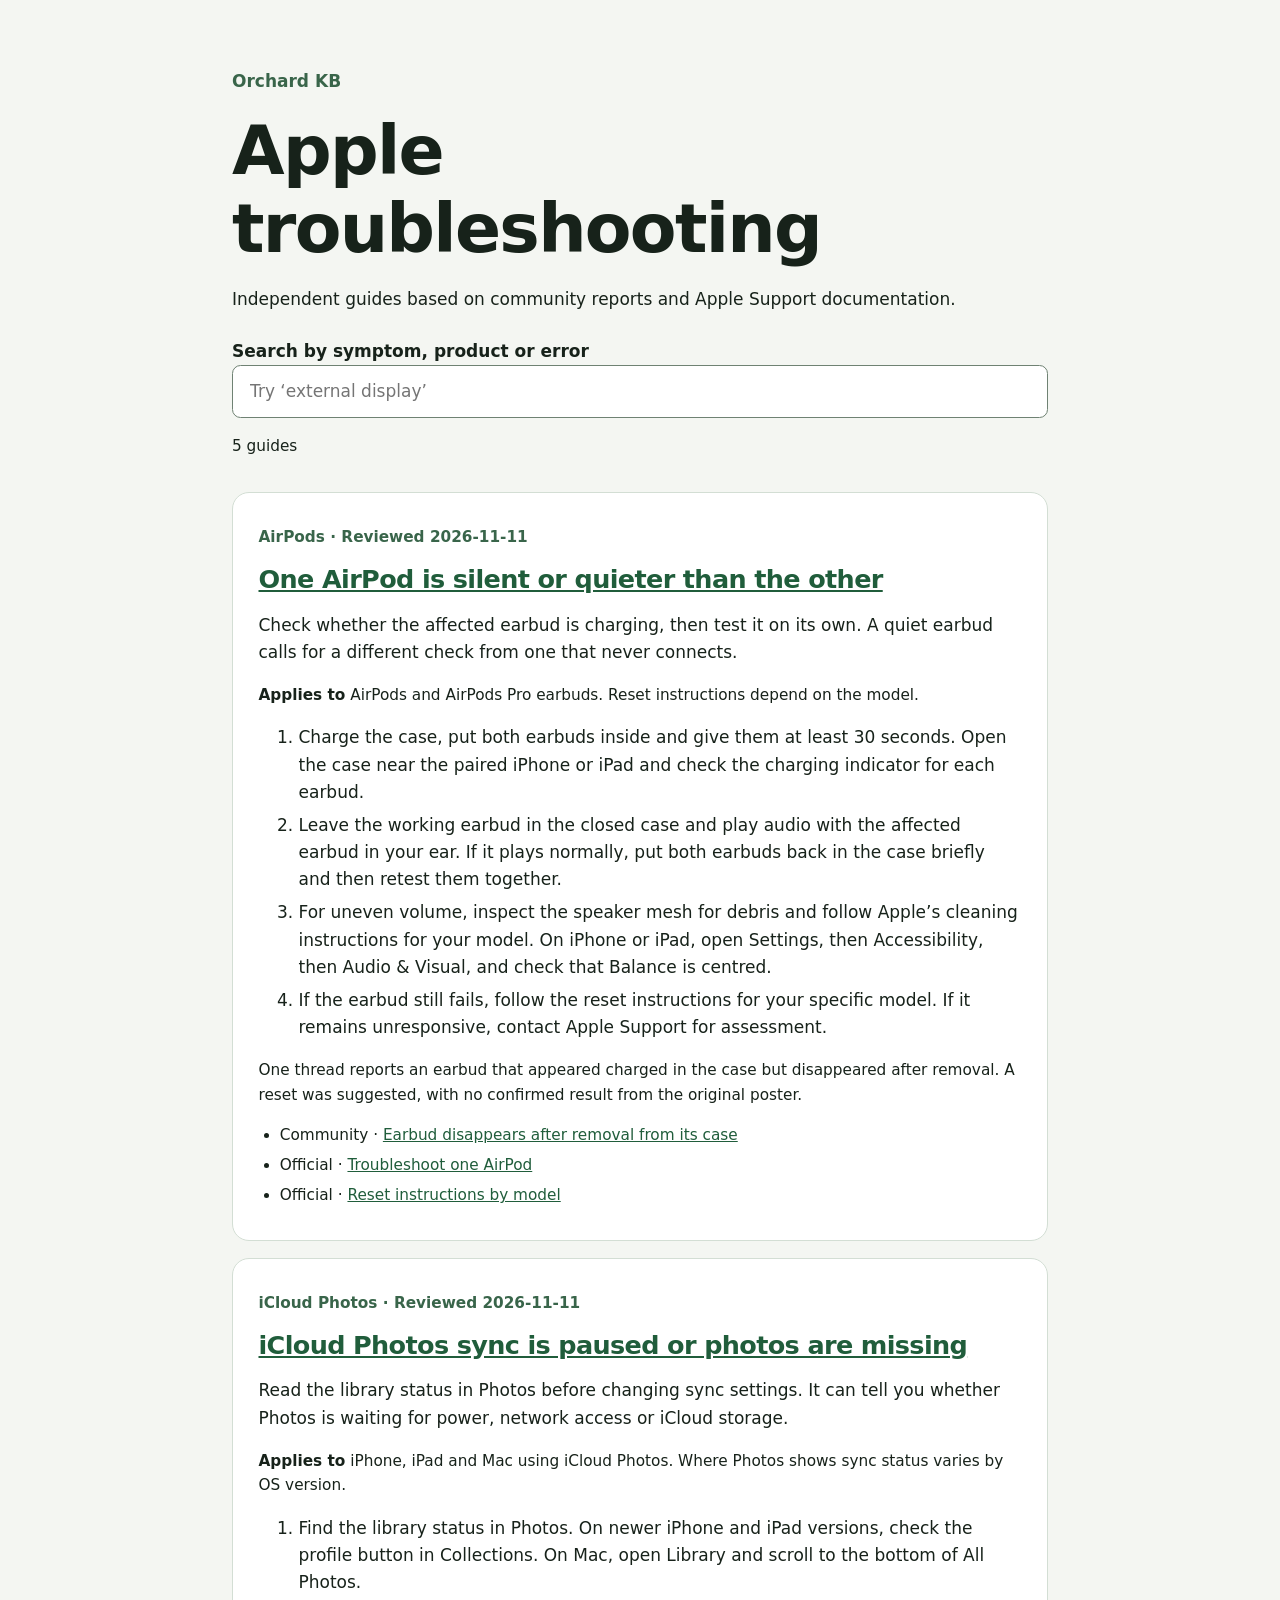
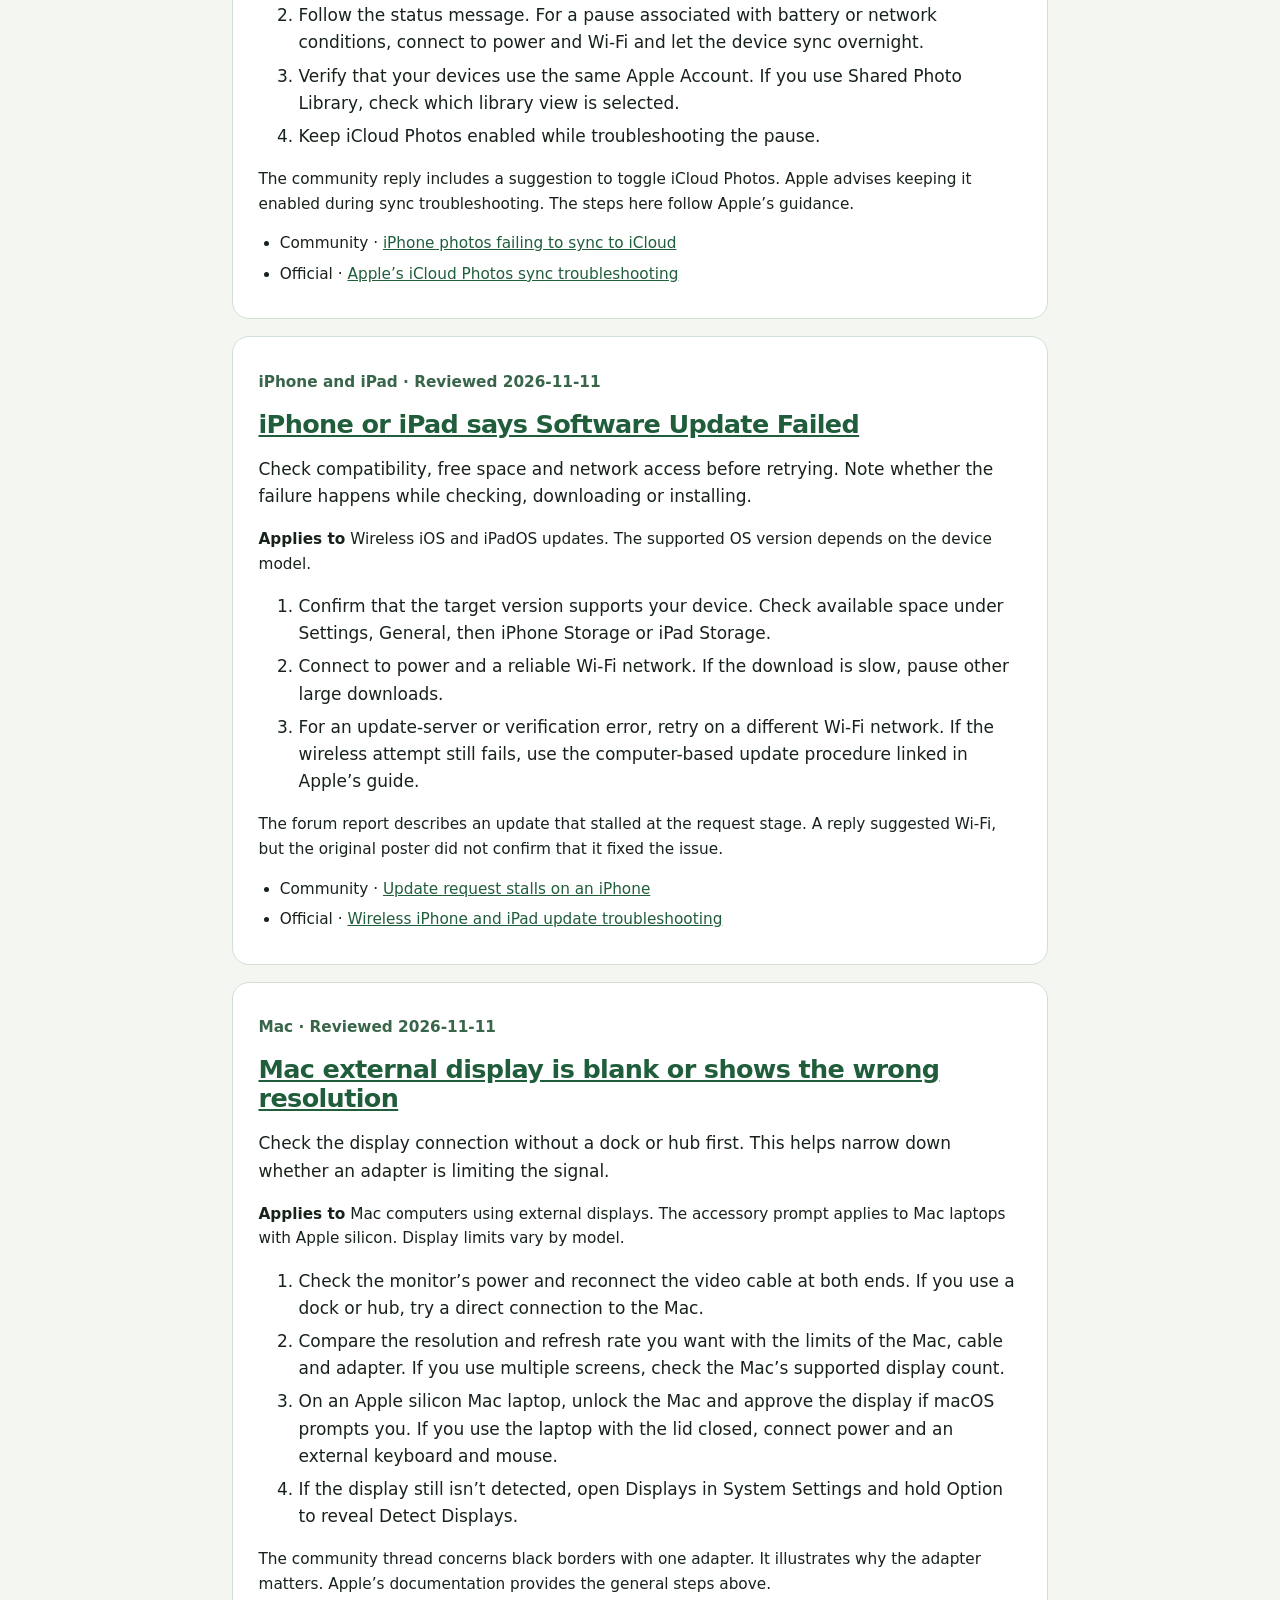
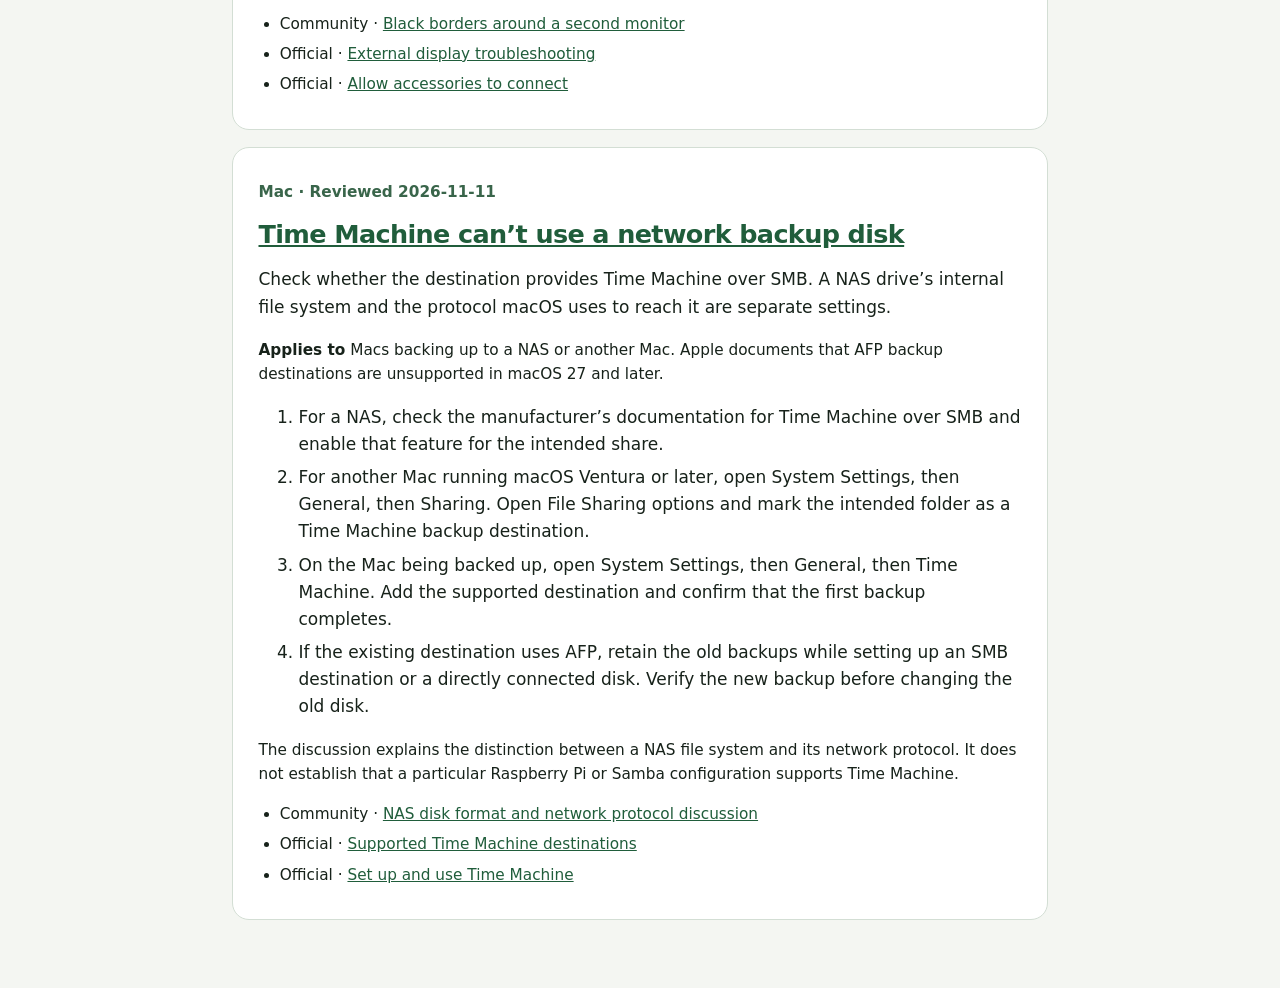
==== docs/index.html @ cc15e3a8 "Build Orchard KB with five reviewed troubleshooting guides" ====
<!doctype html>
<html lang="en-GB"><head><meta charset="utf-8">
<meta name="viewport" content="width=device-width, initial-scale=1">
<title>Orchard KB · Apple troubleshooting</title><link rel="stylesheet" href="style.css">
<script src="search.js" defer></script></head>
<body><main><header><p class="brand">Orchard KB</p>
<h1>Apple troubleshooting</h1>
<p>Independent guides based on community reports and Apple Support documentation.</p>
<label for="query">Search by symptom, product or error</label>
<input id="query" type="search" placeholder="Try ‘external display’" autocomplete="off">
<p id="count" role="status"></p></header>
<article id="airpods-one-side-silent" data-search="one airpod is silent or quieter than the other airpods check whether the affected earbud is charging, then test it on its own. a quiet earbud calls for a different check from one that never connects. airpods and airpods pro earbuds. reset instructions depend on the model. left airpod right airpod no sound charging case balance unresponsive charge the case, put both earbuds inside and give them at least 30 seconds. open the case near the paired iphone or ipad and check the charging indicator for each earbud. leave the working earbud in the closed case and play audio with the affected earbud in your ear. if it plays normally, put both earbuds back in the case briefly and then retest them together. for uneven volume, inspect the speaker mesh for debris and follow apple’s cleaning instructions for your model. on iphone or ipad, open settings, then accessibility, then audio &amp; visual, and check that balance is centred. if the earbud still fails, follow the reset instructions for your specific model. if it remains unresponsive, contact apple support for assessment.">
<p class="meta">AirPods · Reviewed 2026-11-11</p>
<h2><a href="#airpods-one-side-silent">One AirPod is silent or quieter than the other</a></h2>
<p>Check whether the affected earbud is charging, then test it on its own. A quiet earbud calls for a different check from one that never connects.</p>
<p class="scope"><strong>Applies to</strong> AirPods and AirPods Pro earbuds. Reset instructions depend on the model.</p>
<ol><li>Charge the case, put both earbuds inside and give them at least 30 seconds. Open the case near the paired iPhone or iPad and check the charging indicator for each earbud.</li><li>Leave the working earbud in the closed case and play audio with the affected earbud in your ear. If it plays normally, put both earbuds back in the case briefly and then retest them together.</li><li>For uneven volume, inspect the speaker mesh for debris and follow Apple’s cleaning instructions for your model. On iPhone or iPad, open Settings, then Accessibility, then Audio &amp; Visual, and check that Balance is centred.</li><li>If the earbud still fails, follow the reset instructions for your specific model. If it remains unresponsive, contact Apple Support for assessment.</li></ol>
<p class="scope">One thread reports an earbud that appeared charged in the case but disappeared after removal. A reset was suggested, with no confirmed result from the original poster.</p>
<ul class="sources"><li>Community · <a href="https://discussions.apple.com/thread/255002321">Earbud disappears after removal from its case</a></li><li>Official · <a href="https://support.apple.com/en-gb/100494">Troubleshoot one AirPod</a></li><li>Official · <a href="https://support.apple.com/guide/airpods/restart-unpair-or-reset-airpods-iph561965261/web">Reset instructions by model</a></li></ul></article>
<article id="icloud-photos-paused" data-search="icloud photos sync is paused or photos are missing icloud photos read the library status in photos before changing sync settings. it can tell you whether photos is waiting for power, network access or icloud storage. iphone, ipad and mac using icloud photos. where photos shows sync status varies by os version. iphone ipad mac syncing paused low power mode low data mode storage shared library find the library status in photos. on newer iphone and ipad versions, check the profile button in collections. on mac, open library and scroll to the bottom of all photos. follow the status message. for a pause associated with battery or network conditions, connect to power and wi-fi and let the device sync overnight. verify that your devices use the same apple account. if you use shared photo library, check which library view is selected. keep icloud photos enabled while troubleshooting the pause.">
<p class="meta">iCloud Photos · Reviewed 2026-11-11</p>
<h2><a href="#icloud-photos-paused">iCloud Photos sync is paused or photos are missing</a></h2>
<p>Read the library status in Photos before changing sync settings. It can tell you whether Photos is waiting for power, network access or iCloud storage.</p>
<p class="scope"><strong>Applies to</strong> iPhone, iPad and Mac using iCloud Photos. Where Photos shows sync status varies by OS version.</p>
<ol><li>Find the library status in Photos. On newer iPhone and iPad versions, check the profile button in Collections. On Mac, open Library and scroll to the bottom of All Photos.</li><li>Follow the status message. For a pause associated with battery or network conditions, connect to power and Wi-Fi and let the device sync overnight.</li><li>Verify that your devices use the same Apple Account. If you use Shared Photo Library, check which library view is selected.</li><li>Keep iCloud Photos enabled while troubleshooting the pause.</li></ol>
<p class="scope">The community reply includes a suggestion to toggle iCloud Photos. Apple advises keeping it enabled during sync troubleshooting. The steps here follow Apple’s guidance.</p>
<ul class="sources"><li>Community · <a href="https://discussions.apple.com/thread/256204740">iPhone photos failing to sync to iCloud</a></li><li>Official · <a href="https://support.apple.com/en-gb/101559">Apple’s iCloud Photos sync troubleshooting</a></li></ul></article>
<article id="iphone-ipad-update-failed" data-search="iphone or ipad says software update failed iphone and ipad check compatibility, free space and network access before retrying. note whether the failure happens while checking, downloading or installing. wireless ios and ipados updates. the supported os version depends on the device model. software update failed requesting update unable to check for update unable to verify update wi-fi ipados ios confirm that the target version supports your device. check available space under settings, general, then iphone storage or ipad storage. connect to power and a reliable wi-fi network. if the download is slow, pause other large downloads. for an update-server or verification error, retry on a different wi-fi network. if the wireless attempt still fails, use the computer-based update procedure linked in apple’s guide.">
<p class="meta">iPhone and iPad · Reviewed 2026-11-11</p>
<h2><a href="#iphone-ipad-update-failed">iPhone or iPad says Software Update Failed</a></h2>
<p>Check compatibility, free space and network access before retrying. Note whether the failure happens while checking, downloading or installing.</p>
<p class="scope"><strong>Applies to</strong> Wireless iOS and iPadOS updates. The supported OS version depends on the device model.</p>
<ol><li>Confirm that the target version supports your device. Check available space under Settings, General, then iPhone Storage or iPad Storage.</li><li>Connect to power and a reliable Wi-Fi network. If the download is slow, pause other large downloads.</li><li>For an update-server or verification error, retry on a different Wi-Fi network. If the wireless attempt still fails, use the computer-based update procedure linked in Apple’s guide.</li></ol>
<p class="scope">The forum report describes an update that stalled at the request stage. A reply suggested Wi-Fi, but the original poster did not confirm that it fixed the issue.</p>
<ul class="sources"><li>Community · <a href="https://discussions.apple.com/thread/256360950">Update request stalls on an iPhone</a></li><li>Official · <a href="https://support.apple.com/en-ie/108905">Wireless iPhone and iPad update troubleshooting</a></li></ul></article>
<article id="mac-external-display" data-search="mac external display is blank or shows the wrong resolution mac check the display connection without a dock or hub first. this helps narrow down whether an adapter is limiting the signal. mac computers using external displays. the accessory prompt applies to mac laptops with apple silicon. display limits vary by model. macos monitor black screen black borders hdmi usb-c refresh rate check the monitor’s power and reconnect the video cable at both ends. if you use a dock or hub, try a direct connection to the mac. compare the resolution and refresh rate you want with the limits of the mac, cable and adapter. if you use multiple screens, check the mac’s supported display count. on an apple silicon mac laptop, unlock the mac and approve the display if macos prompts you. if you use the laptop with the lid closed, connect power and an external keyboard and mouse. if the display still isn’t detected, open displays in system settings and hold option to reveal detect displays.">
<p class="meta">Mac · Reviewed 2026-11-11</p>
<h2><a href="#mac-external-display">Mac external display is blank or shows the wrong resolution</a></h2>
<p>Check the display connection without a dock or hub first. This helps narrow down whether an adapter is limiting the signal.</p>
<p class="scope"><strong>Applies to</strong> Mac computers using external displays. The accessory prompt applies to Mac laptops with Apple silicon. Display limits vary by model.</p>
<ol><li>Check the monitor’s power and reconnect the video cable at both ends. If you use a dock or hub, try a direct connection to the Mac.</li><li>Compare the resolution and refresh rate you want with the limits of the Mac, cable and adapter. If you use multiple screens, check the Mac’s supported display count.</li><li>On an Apple silicon Mac laptop, unlock the Mac and approve the display if macOS prompts you. If you use the laptop with the lid closed, connect power and an external keyboard and mouse.</li><li>If the display still isn’t detected, open Displays in System Settings and hold Option to reveal Detect Displays.</li></ol>
<p class="scope">The community thread concerns black borders with one adapter. It illustrates why the adapter matters. Apple’s documentation provides the general steps above.</p>
<ul class="sources"><li>Community · <a href="https://discussions.apple.com/thread/253164152">Black borders around a second monitor</a></li><li>Official · <a href="https://support.apple.com/en-us/102501">External display troubleshooting</a></li><li>Official · <a href="https://support.apple.com/en-gb/102282">Allow accessories to connect</a></li></ul></article>
<article id="mac-time-machine-network-disk" data-search="time machine can’t use a network backup disk mac check whether the destination provides time machine over smb. a nas drive’s internal file system and the protocol macos uses to reach it are separate settings. macs backing up to a nas or another mac. apple documents that afp backup destinations are unsupported in macos 27 and later. time machine nas afp smb samba backup destination time capsule ext4 for a nas, check the manufacturer’s documentation for time machine over smb and enable that feature for the intended share. for another mac running macos ventura or later, open system settings, then general, then sharing. open file sharing options and mark the intended folder as a time machine backup destination. on the mac being backed up, open system settings, then general, then time machine. add the supported destination and confirm that the first backup completes. if the existing destination uses afp, retain the old backups while setting up an smb destination or a directly connected disk. verify the new backup before changing the old disk.">
<p class="meta">Mac · Reviewed 2026-11-11</p>
<h2><a href="#mac-time-machine-network-disk">Time Machine can’t use a network backup disk</a></h2>
<p>Check whether the destination provides Time Machine over SMB. A NAS drive’s internal file system and the protocol macOS uses to reach it are separate settings.</p>
<p class="scope"><strong>Applies to</strong> Macs backing up to a NAS or another Mac. Apple documents that AFP backup destinations are unsupported in macOS 27 and later.</p>
<ol><li>For a NAS, check the manufacturer’s documentation for Time Machine over SMB and enable that feature for the intended share.</li><li>For another Mac running macOS Ventura or later, open System Settings, then General, then Sharing. Open File Sharing options and mark the intended folder as a Time Machine backup destination.</li><li>On the Mac being backed up, open System Settings, then General, then Time Machine. Add the supported destination and confirm that the first backup completes.</li><li>If the existing destination uses AFP, retain the old backups while setting up an SMB destination or a directly connected disk. Verify the new backup before changing the old disk.</li></ol>
<p class="scope">The discussion explains the distinction between a NAS file system and its network protocol. It does not establish that a particular Raspberry Pi or Samba configuration supports Time Machine.</p>
<ul class="sources"><li>Community · <a href="https://discussions.apple.com/thread/256135674">NAS disk format and network protocol discussion</a></li><li>Official · <a href="https://support.apple.com/en-ie/102423">Supported Time Machine destinations</a></li><li>Official · <a href="https://support.apple.com/en-gb/guide/mac-help/mh35860/mac">Set up and use Time Machine</a></li></ul></article></main></body></html>
---- docs/style.css ----
:root { color-scheme: light dark; font: 17px/1.6 system-ui, sans-serif; }
body { margin: 0; background: light-dark(#f4f6f2, #111712); color: light-dark(#17221a, #e8eee9); }
main { max-width: 48rem; margin: auto; padding: clamp(1rem, 5vw, 3rem); }
header { margin-bottom: 2rem; }
h1, h2 { line-height: 1.15; letter-spacing: -.025em; }
h1 { margin: .35rem 0; font-size: clamp(2.3rem, 7vw, 4rem); }
h2 { margin: .25rem 0 .65rem; }
a { color: light-dark(#205d3b, #a8e5bc); }
.brand, .meta { font-weight: 650; color: light-dark(#39654a, #a8e5bc); }
.meta, .scope, .sources, #count { font-size: .9rem; }
label { display: block; font-weight: 600; margin-top: 1.5rem; }
input { box-sizing: border-box; width: 100%; font: inherit; padding: .7rem 1rem; border-radius: .5rem; border: 1px solid light-dark(#6f8273, #8aa594); }
article { background: light-dark(#fff, #1b241d); border: 1px solid light-dark(#d3ded4, #35473a); padding: 1rem 1.5rem; border-radius: 1rem; margin-bottom: 1rem; scroll-margin-top: 1rem; }
li + li { margin-top: .35rem; }
.sources { padding-left: 1.25rem; }
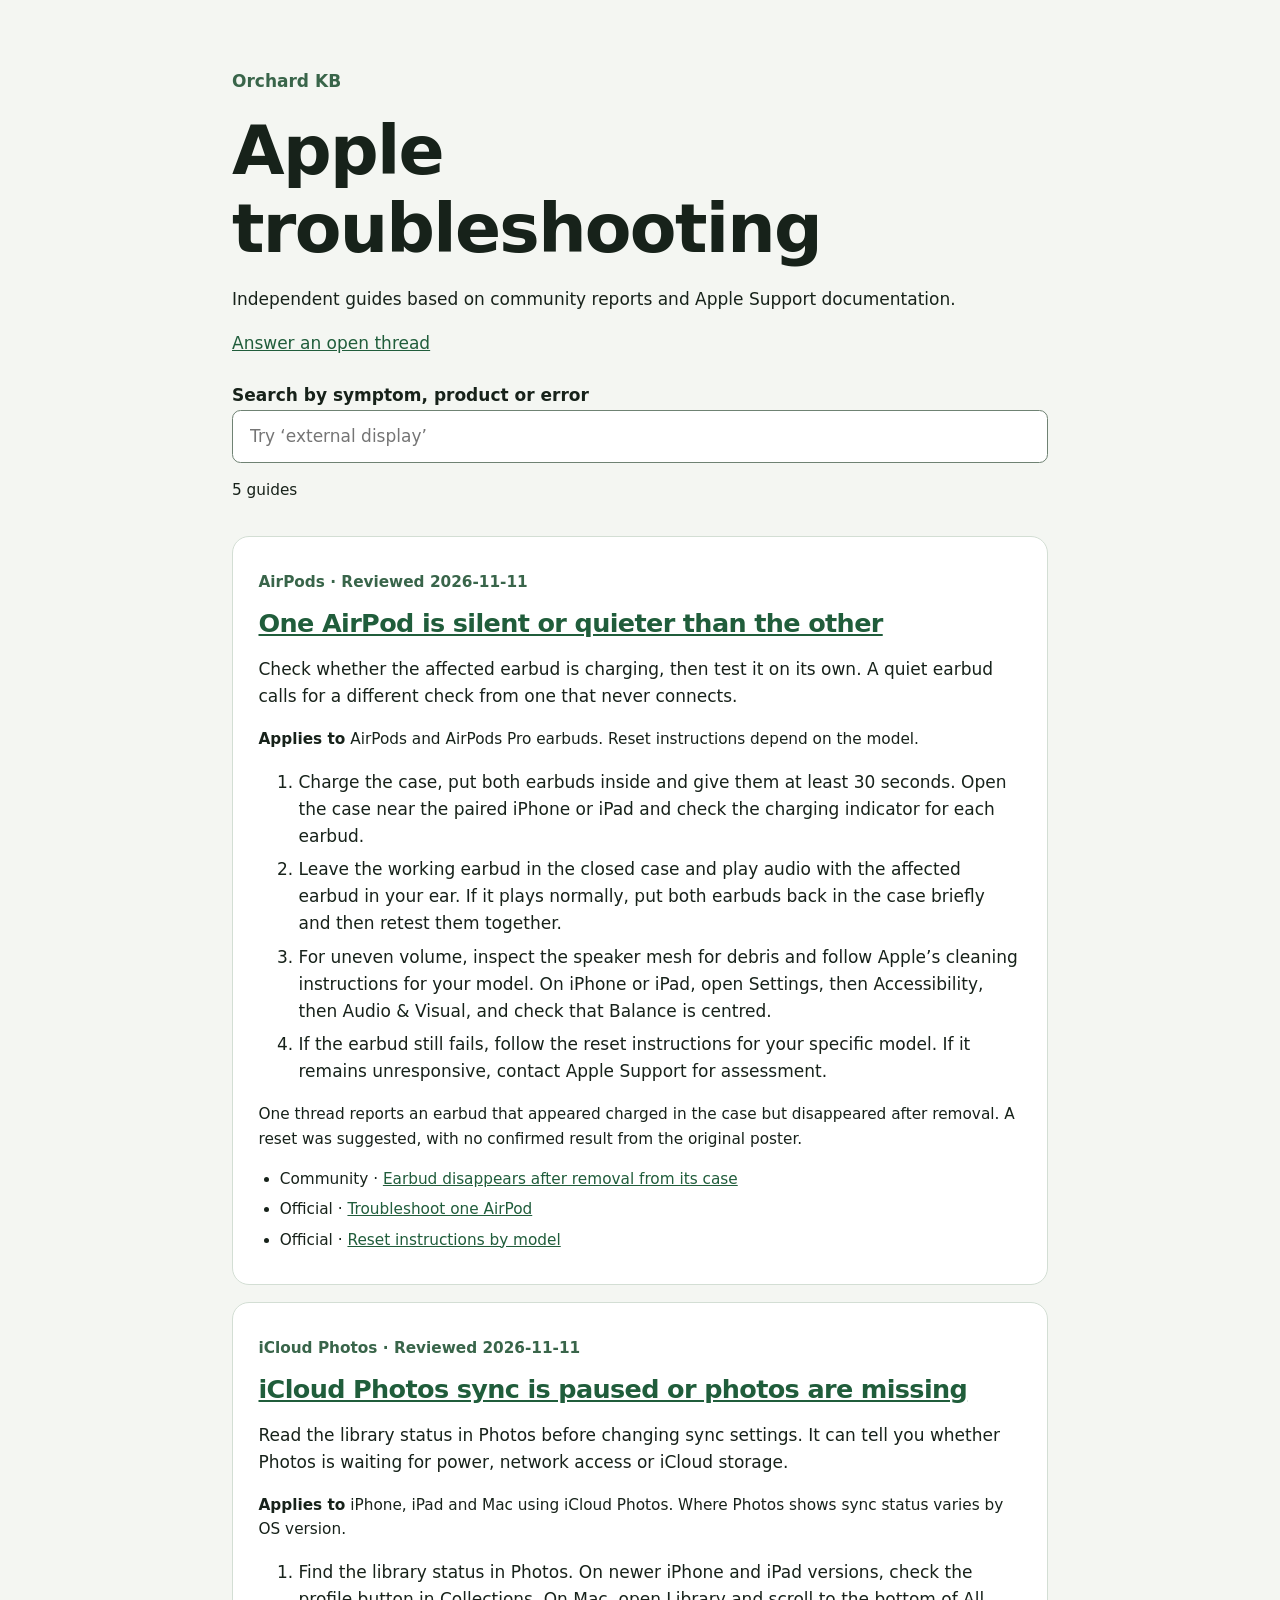
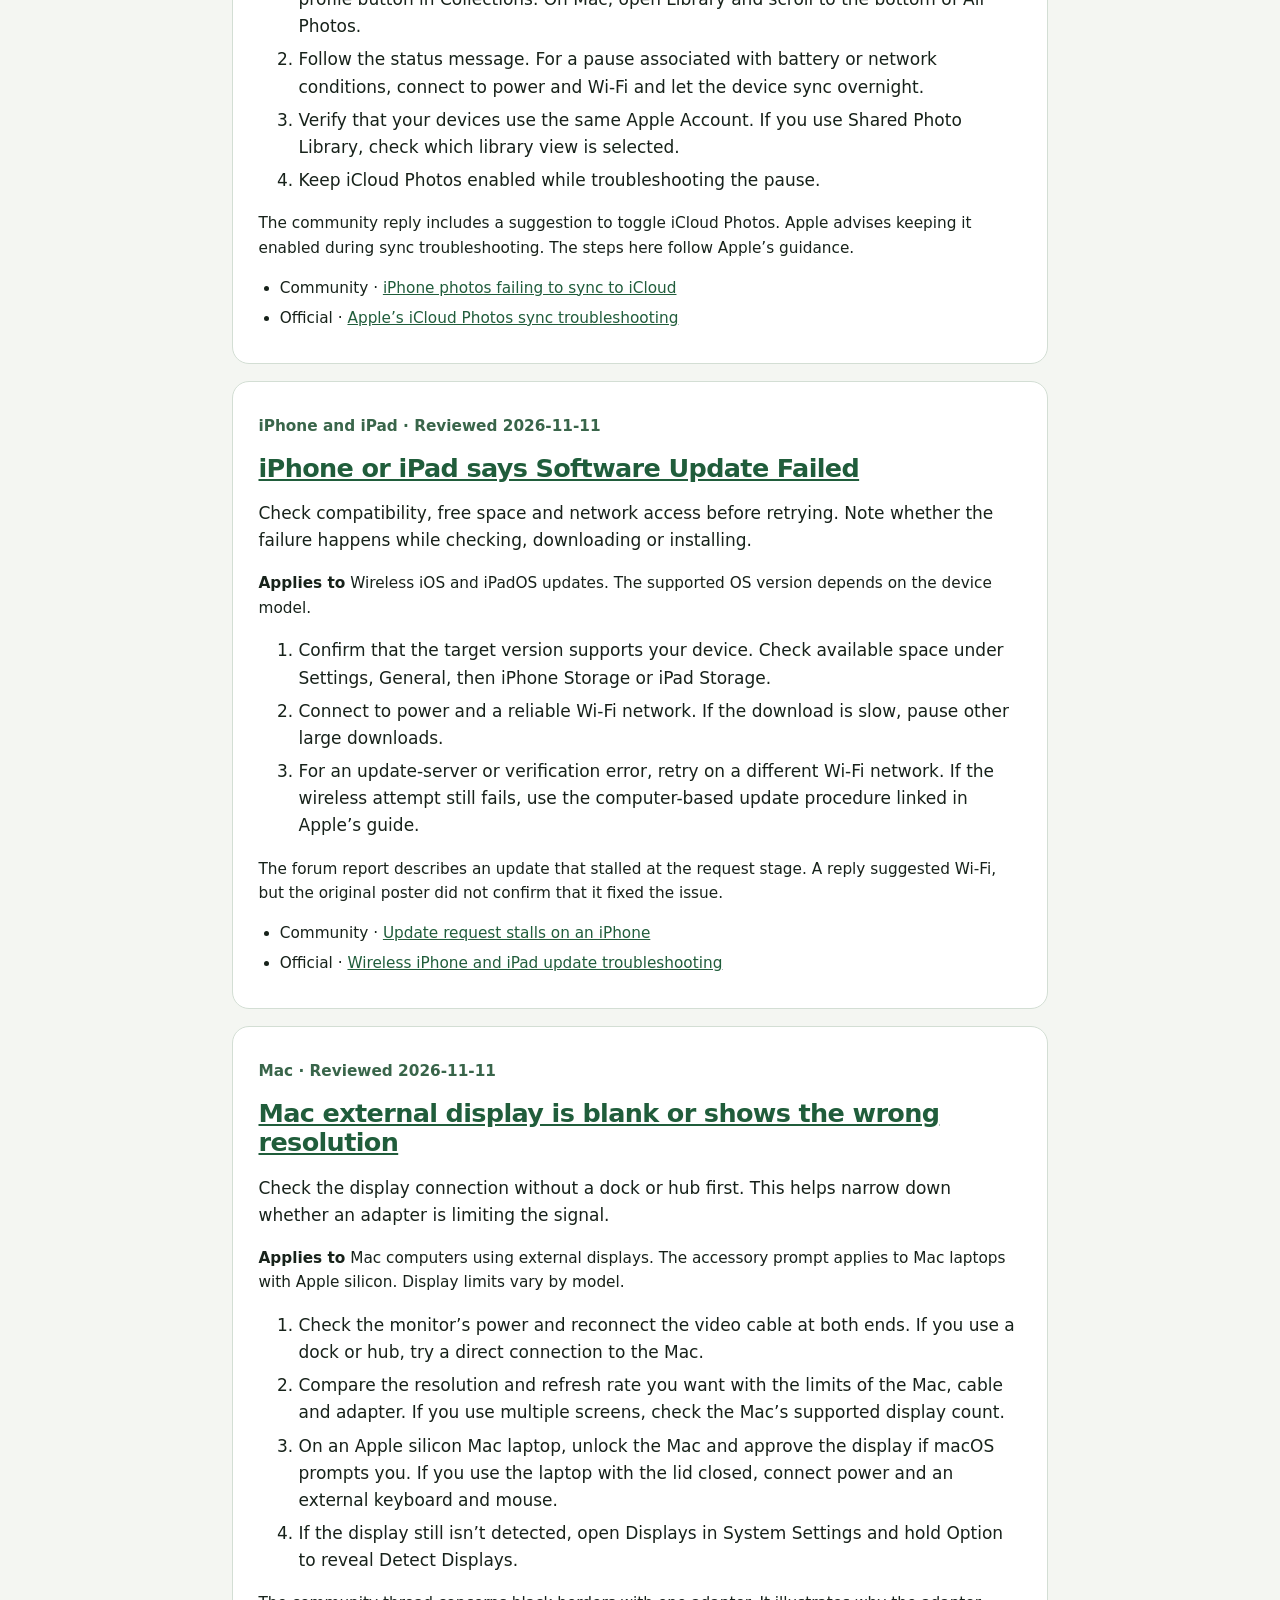
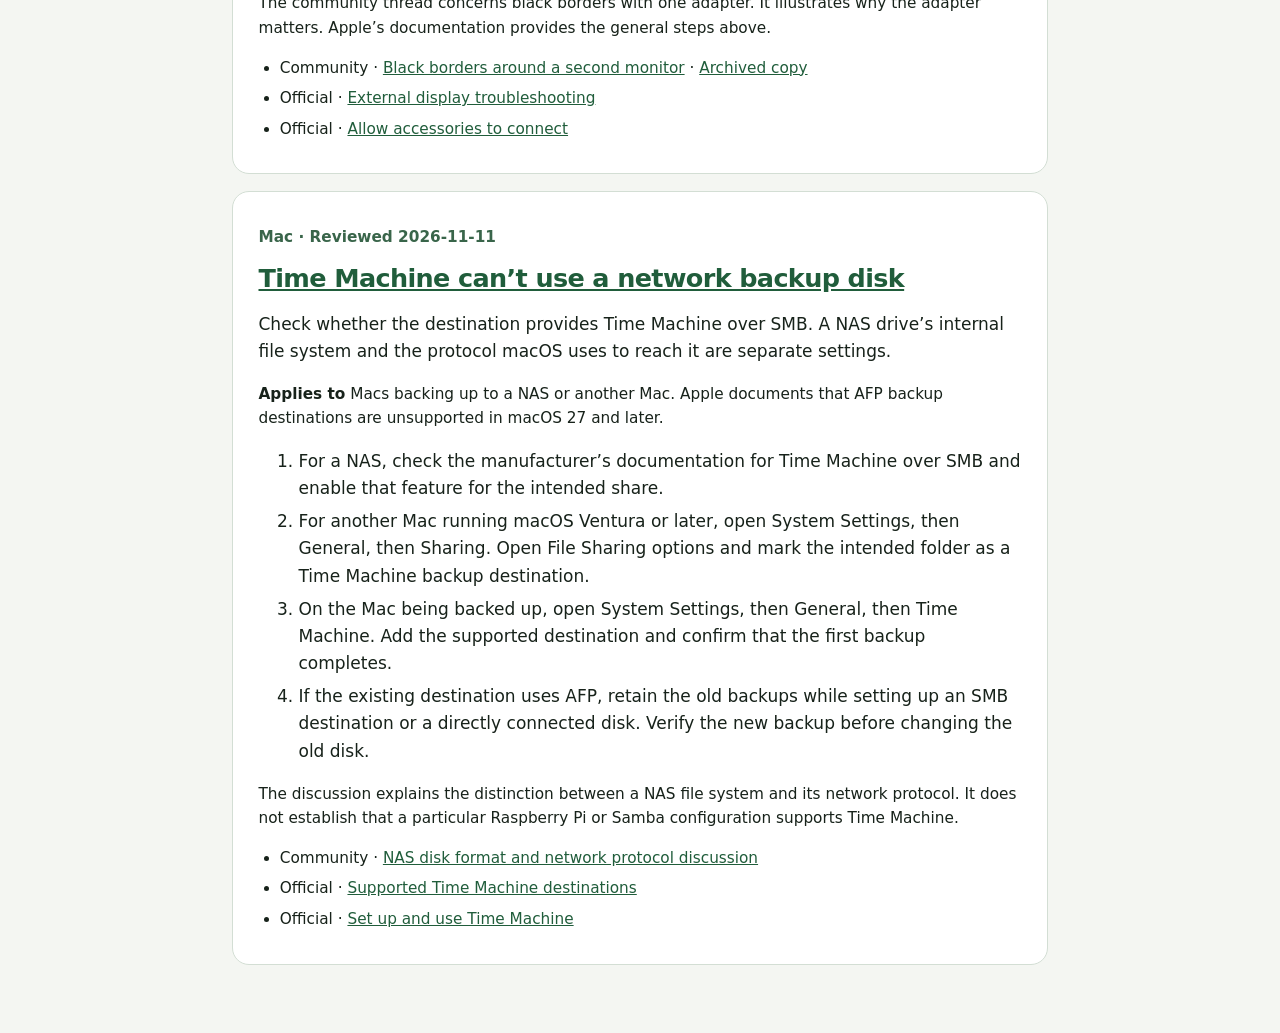
==== commit d1165c27: "Add public answer submissions for Apple Discussions threads" ====
--- a/docs/index.html
+++ b/docs/index.html
@@ -6,6 +6,7 @@
 <body><main><header><p class="brand">Orchard KB</p>
 <h1>Apple troubleshooting</h1>
 <p>Independent guides based on community reports and Apple Support documentation.</p>
+<nav aria-label="Site"><a href="contribute.html">Answer an open thread</a></nav>
 <label for="query">Search by symptom, product or error</label>
 <input id="query" type="search" placeholder="Try ‘external display’" autocomplete="off">
 <p id="count" role="status"></p></header>
@@ -40,7 +41,7 @@
 <p class="scope"><strong>Applies to</strong> Mac computers using external displays. The accessory prompt applies to Mac laptops with Apple silicon. Display limits vary by model.</p>
 <ol><li>Check the monitor’s power and reconnect the video cable at both ends. If you use a dock or hub, try a direct connection to the Mac.</li><li>Compare the resolution and refresh rate you want with the limits of the Mac, cable and adapter. If you use multiple screens, check the Mac’s supported display count.</li><li>On an Apple silicon Mac laptop, unlock the Mac and approve the display if macOS prompts you. If you use the laptop with the lid closed, connect power and an external keyboard and mouse.</li><li>If the display still isn’t detected, open Displays in System Settings and hold Option to reveal Detect Displays.</li></ol>
 <p class="scope">The community thread concerns black borders with one adapter. It illustrates why the adapter matters. Apple’s documentation provides the general steps above.</p>
-<ul class="sources"><li>Community · <a href="https://discussions.apple.com/thread/253164152">Black borders around a second monitor</a></li><li>Official · <a href="https://support.apple.com/en-us/102501">External display troubleshooting</a></li><li>Official · <a href="https://support.apple.com/en-gb/102282">Allow accessories to connect</a></li></ul></article>
+<ul class="sources"><li>Community · <a href="https://discussions.apple.com/thread/253164152">Black borders around a second monitor</a> · <a href="https://web.archive.org/web/20230906090618/https://discussions.apple.com/thread/253164152">Archived copy</a></li><li>Official · <a href="https://support.apple.com/en-us/102501">External display troubleshooting</a></li><li>Official · <a href="https://support.apple.com/en-gb/102282">Allow accessories to connect</a></li></ul></article>
 <article id="mac-time-machine-network-disk" data-search="time machine can’t use a network backup disk mac check whether the destination provides time machine over smb. a nas drive’s internal file system and the protocol macos uses to reach it are separate settings. macs backing up to a nas or another mac. apple documents that afp backup destinations are unsupported in macos 27 and later. time machine nas afp smb samba backup destination time capsule ext4 for a nas, check the manufacturer’s documentation for time machine over smb and enable that feature for the intended share. for another mac running macos ventura or later, open system settings, then general, then sharing. open file sharing options and mark the intended folder as a time machine backup destination. on the mac being backed up, open system settings, then general, then time machine. add the supported destination and confirm that the first backup completes. if the existing destination uses afp, retain the old backups while setting up an smb destination or a directly connected disk. verify the new backup before changing the old disk.">
 <p class="meta">Mac · Reviewed 2026-11-11</p>
 <h2><a href="#mac-time-machine-network-disk">Time Machine can’t use a network backup disk</a></h2>
--- a/docs/style.css
+++ b/docs/style.css
@@ -13,3 +13,4 @@
 article { background: light-dark(#fff, #1b241d); border: 1px solid light-dark(#d3ded4, #35473a); padding: 1rem 1.5rem; border-radius: 1rem; margin-bottom: 1rem; scroll-margin-top: 1rem; }
 li + li { margin-top: .35rem; }
 .sources { padding-left: 1.25rem; }
+.button { display: inline-block; padding: .55rem .85rem; border: 1px solid currentColor; border-radius: .5rem; font-weight: 650; }
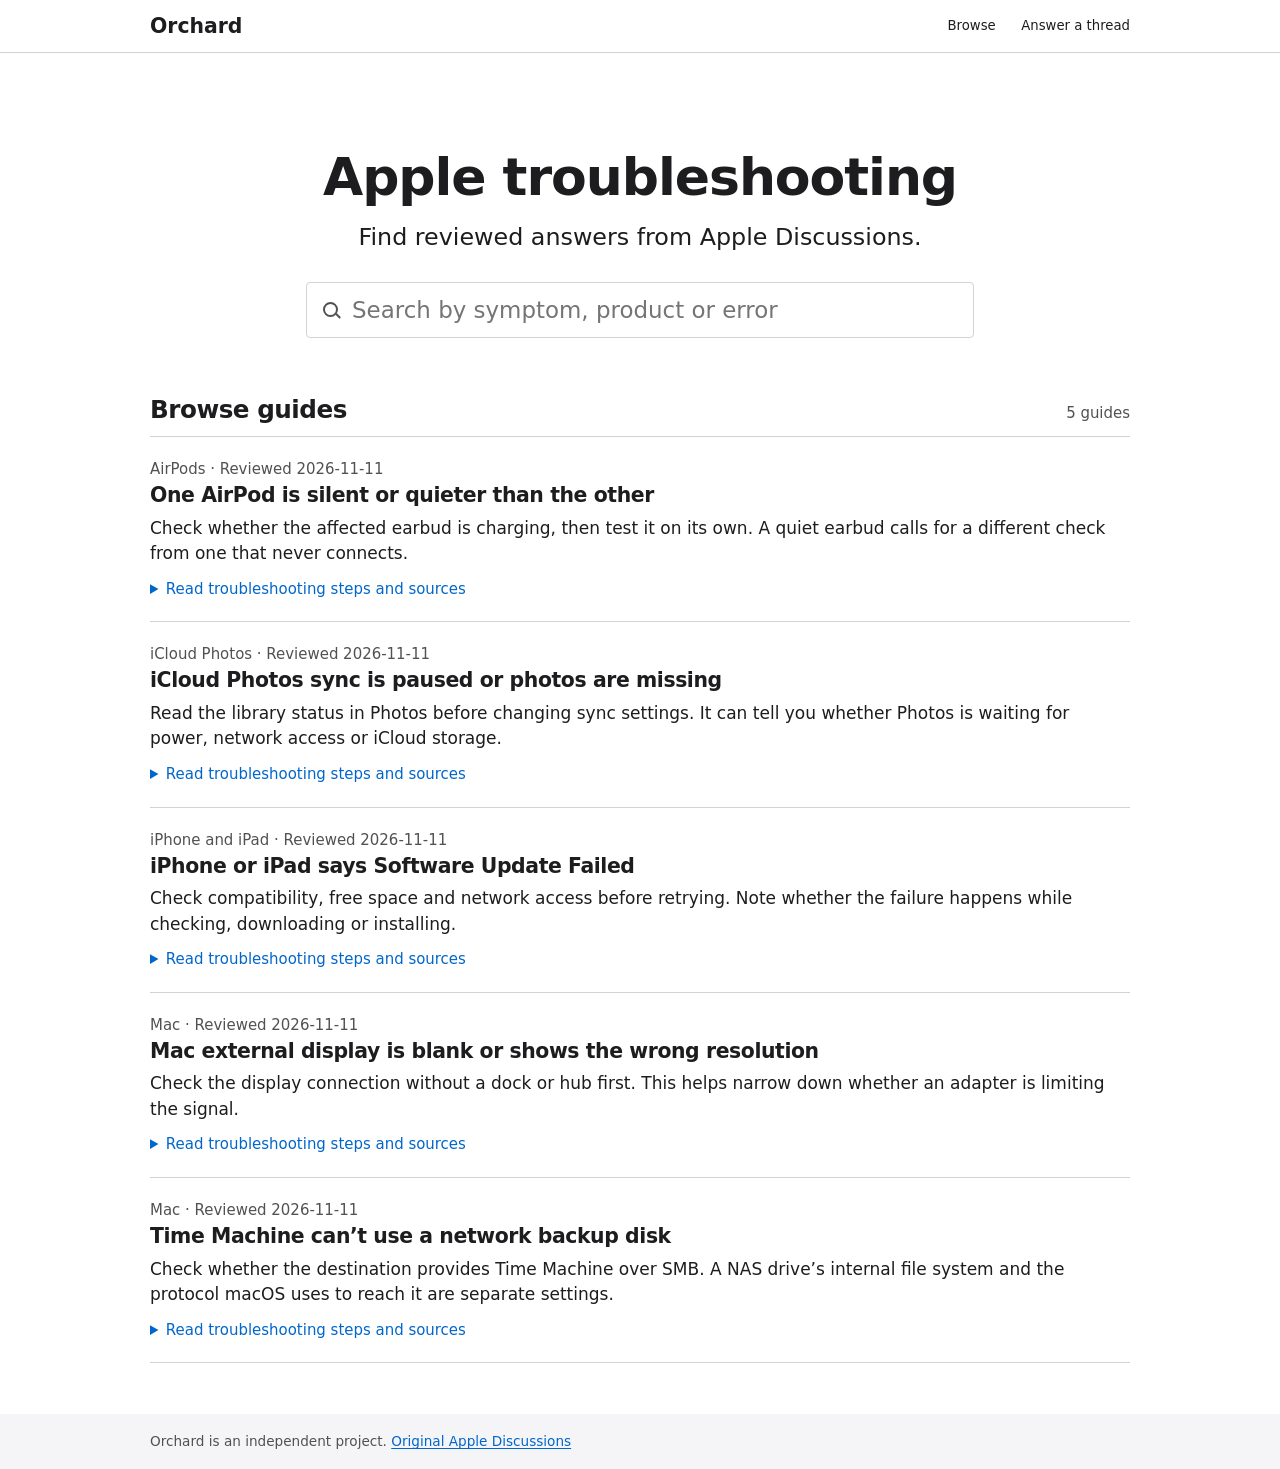
==== commit 6dd6d23c: "Publish Orchard with the Discussions design and public answer form" ====
--- a/docs/index.html
+++ b/docs/index.html
@@ -1,52 +1,66 @@
 <!doctype html>
 <html lang="en-GB"><head><meta charset="utf-8">
 <meta name="viewport" content="width=device-width, initial-scale=1">
-<title>Orchard KB · Apple troubleshooting</title><link rel="stylesheet" href="style.css">
+<title>Orchard · Apple troubleshooting</title><link rel="stylesheet" href="style.css">
 <script src="search.js" defer></script></head>
-<body><main><header><p class="brand">Orchard KB</p>
+<body>
+<nav class="site-nav" aria-label="Site"><div class="site-nav-inner">
+<a class="brand" href="./">Orchard</a>
+<div class="nav-links"><a href="#browse">Browse</a><a href="contribute.html">Answer a thread</a></div>
+</div></nav>
+<main><header class="hero">
 <h1>Apple troubleshooting</h1>
-<p>Independent guides based on community reports and Apple Support documentation.</p>
-<nav aria-label="Site"><a href="contribute.html">Answer an open thread</a></nav>
-<label for="query">Search by symptom, product or error</label>
-<input id="query" type="search" placeholder="Try ‘external display’" autocomplete="off">
-<p id="count" role="status"></p></header>
+<p>Find reviewed answers from Apple Discussions.</p>
+<div class="search-panel">
+<label class="visually-hidden" for="query">Search by symptom, product or error</label>
+<input id="query" type="search" placeholder="Search by symptom, product or error" autocomplete="off">
+</div></header>
+<section id="browse" aria-labelledby="browse-title">
+<div class="section-heading"><h2 id="browse-title">Browse guides</h2><p id="count" role="status"></p></div>
 <article id="airpods-one-side-silent" data-search="one airpod is silent or quieter than the other airpods check whether the affected earbud is charging, then test it on its own. a quiet earbud calls for a different check from one that never connects. airpods and airpods pro earbuds. reset instructions depend on the model. left airpod right airpod no sound charging case balance unresponsive charge the case, put both earbuds inside and give them at least 30 seconds. open the case near the paired iphone or ipad and check the charging indicator for each earbud. leave the working earbud in the closed case and play audio with the affected earbud in your ear. if it plays normally, put both earbuds back in the case briefly and then retest them together. for uneven volume, inspect the speaker mesh for debris and follow apple’s cleaning instructions for your model. on iphone or ipad, open settings, then accessibility, then audio &amp; visual, and check that balance is centred. if the earbud still fails, follow the reset instructions for your specific model. if it remains unresponsive, contact apple support for assessment.">
 <p class="meta">AirPods · Reviewed 2026-11-11</p>
-<h2><a href="#airpods-one-side-silent">One AirPod is silent or quieter than the other</a></h2>
+<h3><a href="#airpods-one-side-silent">One AirPod is silent or quieter than the other</a></h3>
 <p>Check whether the affected earbud is charging, then test it on its own. A quiet earbud calls for a different check from one that never connects.</p>
+<details><summary>Read troubleshooting steps and sources</summary>
 <p class="scope"><strong>Applies to</strong> AirPods and AirPods Pro earbuds. Reset instructions depend on the model.</p>
 <ol><li>Charge the case, put both earbuds inside and give them at least 30 seconds. Open the case near the paired iPhone or iPad and check the charging indicator for each earbud.</li><li>Leave the working earbud in the closed case and play audio with the affected earbud in your ear. If it plays normally, put both earbuds back in the case briefly and then retest them together.</li><li>For uneven volume, inspect the speaker mesh for debris and follow Apple’s cleaning instructions for your model. On iPhone or iPad, open Settings, then Accessibility, then Audio &amp; Visual, and check that Balance is centred.</li><li>If the earbud still fails, follow the reset instructions for your specific model. If it remains unresponsive, contact Apple Support for assessment.</li></ol>
 <p class="scope">One thread reports an earbud that appeared charged in the case but disappeared after removal. A reset was suggested, with no confirmed result from the original poster.</p>
-<ul class="sources"><li>Community · <a href="https://discussions.apple.com/thread/255002321">Earbud disappears after removal from its case</a></li><li>Official · <a href="https://support.apple.com/en-gb/100494">Troubleshoot one AirPod</a></li><li>Official · <a href="https://support.apple.com/guide/airpods/restart-unpair-or-reset-airpods-iph561965261/web">Reset instructions by model</a></li></ul></article>
+<ul class="sources"><li>Community · <a href="https://discussions.apple.com/thread/255002321">Earbud disappears after removal from its case</a></li><li>Official · <a href="https://support.apple.com/en-gb/100494">Troubleshoot one AirPod</a></li><li>Official · <a href="https://support.apple.com/guide/airpods/restart-unpair-or-reset-airpods-iph561965261/web">Reset instructions by model</a></li></ul></details></article>
 <article id="icloud-photos-paused" data-search="icloud photos sync is paused or photos are missing icloud photos read the library status in photos before changing sync settings. it can tell you whether photos is waiting for power, network access or icloud storage. iphone, ipad and mac using icloud photos. where photos shows sync status varies by os version. iphone ipad mac syncing paused low power mode low data mode storage shared library find the library status in photos. on newer iphone and ipad versions, check the profile button in collections. on mac, open library and scroll to the bottom of all photos. follow the status message. for a pause associated with battery or network conditions, connect to power and wi-fi and let the device sync overnight. verify that your devices use the same apple account. if you use shared photo library, check which library view is selected. keep icloud photos enabled while troubleshooting the pause.">
 <p class="meta">iCloud Photos · Reviewed 2026-11-11</p>
-<h2><a href="#icloud-photos-paused">iCloud Photos sync is paused or photos are missing</a></h2>
+<h3><a href="#icloud-photos-paused">iCloud Photos sync is paused or photos are missing</a></h3>
 <p>Read the library status in Photos before changing sync settings. It can tell you whether Photos is waiting for power, network access or iCloud storage.</p>
+<details><summary>Read troubleshooting steps and sources</summary>
 <p class="scope"><strong>Applies to</strong> iPhone, iPad and Mac using iCloud Photos. Where Photos shows sync status varies by OS version.</p>
 <ol><li>Find the library status in Photos. On newer iPhone and iPad versions, check the profile button in Collections. On Mac, open Library and scroll to the bottom of All Photos.</li><li>Follow the status message. For a pause associated with battery or network conditions, connect to power and Wi-Fi and let the device sync overnight.</li><li>Verify that your devices use the same Apple Account. If you use Shared Photo Library, check which library view is selected.</li><li>Keep iCloud Photos enabled while troubleshooting the pause.</li></ol>
 <p class="scope">The community reply includes a suggestion to toggle iCloud Photos. Apple advises keeping it enabled during sync troubleshooting. The steps here follow Apple’s guidance.</p>
-<ul class="sources"><li>Community · <a href="https://discussions.apple.com/thread/256204740">iPhone photos failing to sync to iCloud</a></li><li>Official · <a href="https://support.apple.com/en-gb/101559">Apple’s iCloud Photos sync troubleshooting</a></li></ul></article>
+<ul class="sources"><li>Community · <a href="https://discussions.apple.com/thread/256204740">iPhone photos failing to sync to iCloud</a></li><li>Official · <a href="https://support.apple.com/en-gb/101559">Apple’s iCloud Photos sync troubleshooting</a></li></ul></details></article>
 <article id="iphone-ipad-update-failed" data-search="iphone or ipad says software update failed iphone and ipad check compatibility, free space and network access before retrying. note whether the failure happens while checking, downloading or installing. wireless ios and ipados updates. the supported os version depends on the device model. software update failed requesting update unable to check for update unable to verify update wi-fi ipados ios confirm that the target version supports your device. check available space under settings, general, then iphone storage or ipad storage. connect to power and a reliable wi-fi network. if the download is slow, pause other large downloads. for an update-server or verification error, retry on a different wi-fi network. if the wireless attempt still fails, use the computer-based update procedure linked in apple’s guide.">
 <p class="meta">iPhone and iPad · Reviewed 2026-11-11</p>
-<h2><a href="#iphone-ipad-update-failed">iPhone or iPad says Software Update Failed</a></h2>
+<h3><a href="#iphone-ipad-update-failed">iPhone or iPad says Software Update Failed</a></h3>
 <p>Check compatibility, free space and network access before retrying. Note whether the failure happens while checking, downloading or installing.</p>
+<details><summary>Read troubleshooting steps and sources</summary>
 <p class="scope"><strong>Applies to</strong> Wireless iOS and iPadOS updates. The supported OS version depends on the device model.</p>
 <ol><li>Confirm that the target version supports your device. Check available space under Settings, General, then iPhone Storage or iPad Storage.</li><li>Connect to power and a reliable Wi-Fi network. If the download is slow, pause other large downloads.</li><li>For an update-server or verification error, retry on a different Wi-Fi network. If the wireless attempt still fails, use the computer-based update procedure linked in Apple’s guide.</li></ol>
 <p class="scope">The forum report describes an update that stalled at the request stage. A reply suggested Wi-Fi, but the original poster did not confirm that it fixed the issue.</p>
-<ul class="sources"><li>Community · <a href="https://discussions.apple.com/thread/256360950">Update request stalls on an iPhone</a></li><li>Official · <a href="https://support.apple.com/en-ie/108905">Wireless iPhone and iPad update troubleshooting</a></li></ul></article>
+<ul class="sources"><li>Community · <a href="https://discussions.apple.com/thread/256360950">Update request stalls on an iPhone</a></li><li>Official · <a href="https://support.apple.com/en-ie/108905">Wireless iPhone and iPad update troubleshooting</a></li></ul></details></article>
 <article id="mac-external-display" data-search="mac external display is blank or shows the wrong resolution mac check the display connection without a dock or hub first. this helps narrow down whether an adapter is limiting the signal. mac computers using external displays. the accessory prompt applies to mac laptops with apple silicon. display limits vary by model. macos monitor black screen black borders hdmi usb-c refresh rate check the monitor’s power and reconnect the video cable at both ends. if you use a dock or hub, try a direct connection to the mac. compare the resolution and refresh rate you want with the limits of the mac, cable and adapter. if you use multiple screens, check the mac’s supported display count. on an apple silicon mac laptop, unlock the mac and approve the display if macos prompts you. if you use the laptop with the lid closed, connect power and an external keyboard and mouse. if the display still isn’t detected, open displays in system settings and hold option to reveal detect displays.">
 <p class="meta">Mac · Reviewed 2026-11-11</p>
-<h2><a href="#mac-external-display">Mac external display is blank or shows the wrong resolution</a></h2>
+<h3><a href="#mac-external-display">Mac external display is blank or shows the wrong resolution</a></h3>
 <p>Check the display connection without a dock or hub first. This helps narrow down whether an adapter is limiting the signal.</p>
+<details><summary>Read troubleshooting steps and sources</summary>
 <p class="scope"><strong>Applies to</strong> Mac computers using external displays. The accessory prompt applies to Mac laptops with Apple silicon. Display limits vary by model.</p>
 <ol><li>Check the monitor’s power and reconnect the video cable at both ends. If you use a dock or hub, try a direct connection to the Mac.</li><li>Compare the resolution and refresh rate you want with the limits of the Mac, cable and adapter. If you use multiple screens, check the Mac’s supported display count.</li><li>On an Apple silicon Mac laptop, unlock the Mac and approve the display if macOS prompts you. If you use the laptop with the lid closed, connect power and an external keyboard and mouse.</li><li>If the display still isn’t detected, open Displays in System Settings and hold Option to reveal Detect Displays.</li></ol>
 <p class="scope">The community thread concerns black borders with one adapter. It illustrates why the adapter matters. Apple’s documentation provides the general steps above.</p>
-<ul class="sources"><li>Community · <a href="https://discussions.apple.com/thread/253164152">Black borders around a second monitor</a> · <a href="https://web.archive.org/web/20230906090618/https://discussions.apple.com/thread/253164152">Archived copy</a></li><li>Official · <a href="https://support.apple.com/en-us/102501">External display troubleshooting</a></li><li>Official · <a href="https://support.apple.com/en-gb/102282">Allow accessories to connect</a></li></ul></article>
+<ul class="sources"><li>Community · <a href="https://discussions.apple.com/thread/253164152">Black borders around a second monitor</a> · <a href="https://web.archive.org/web/20230906090618/https://discussions.apple.com/thread/253164152">Archived copy</a></li><li>Official · <a href="https://support.apple.com/en-us/102501">External display troubleshooting</a></li><li>Official · <a href="https://support.apple.com/en-gb/102282">Allow accessories to connect</a></li></ul></details></article>
 <article id="mac-time-machine-network-disk" data-search="time machine can’t use a network backup disk mac check whether the destination provides time machine over smb. a nas drive’s internal file system and the protocol macos uses to reach it are separate settings. macs backing up to a nas or another mac. apple documents that afp backup destinations are unsupported in macos 27 and later. time machine nas afp smb samba backup destination time capsule ext4 for a nas, check the manufacturer’s documentation for time machine over smb and enable that feature for the intended share. for another mac running macos ventura or later, open system settings, then general, then sharing. open file sharing options and mark the intended folder as a time machine backup destination. on the mac being backed up, open system settings, then general, then time machine. add the supported destination and confirm that the first backup completes. if the existing destination uses afp, retain the old backups while setting up an smb destination or a directly connected disk. verify the new backup before changing the old disk.">
 <p class="meta">Mac · Reviewed 2026-11-11</p>
-<h2><a href="#mac-time-machine-network-disk">Time Machine can’t use a network backup disk</a></h2>
+<h3><a href="#mac-time-machine-network-disk">Time Machine can’t use a network backup disk</a></h3>
 <p>Check whether the destination provides Time Machine over SMB. A NAS drive’s internal file system and the protocol macOS uses to reach it are separate settings.</p>
+<details><summary>Read troubleshooting steps and sources</summary>
 <p class="scope"><strong>Applies to</strong> Macs backing up to a NAS or another Mac. Apple documents that AFP backup destinations are unsupported in macOS 27 and later.</p>
 <ol><li>For a NAS, check the manufacturer’s documentation for Time Machine over SMB and enable that feature for the intended share.</li><li>For another Mac running macOS Ventura or later, open System Settings, then General, then Sharing. Open File Sharing options and mark the intended folder as a Time Machine backup destination.</li><li>On the Mac being backed up, open System Settings, then General, then Time Machine. Add the supported destination and confirm that the first backup completes.</li><li>If the existing destination uses AFP, retain the old backups while setting up an SMB destination or a directly connected disk. Verify the new backup before changing the old disk.</li></ol>
 <p class="scope">The discussion explains the distinction between a NAS file system and its network protocol. It does not establish that a particular Raspberry Pi or Samba configuration supports Time Machine.</p>
-<ul class="sources"><li>Community · <a href="https://discussions.apple.com/thread/256135674">NAS disk format and network protocol discussion</a></li><li>Official · <a href="https://support.apple.com/en-ie/102423">Supported Time Machine destinations</a></li><li>Official · <a href="https://support.apple.com/en-gb/guide/mac-help/mh35860/mac">Set up and use Time Machine</a></li></ul></article></main></body></html>
+<ul class="sources"><li>Community · <a href="https://discussions.apple.com/thread/256135674">NAS disk format and network protocol discussion</a></li><li>Official · <a href="https://support.apple.com/en-ie/102423">Supported Time Machine destinations</a></li><li>Official · <a href="https://support.apple.com/en-gb/guide/mac-help/mh35860/mac">Set up and use Time Machine</a></li></ul></details></article></section></main>
+<footer><div class="footer-inner">Orchard is an independent project. <a href="https://discussions.apple.com/">Original Apple Discussions</a></div></footer>
+</body></html>
--- a/docs/style.css
+++ b/docs/style.css
@@ -1,16 +1,134 @@
-:root { color-scheme: light dark; font: 17px/1.6 system-ui, sans-serif; }
-body { margin: 0; background: light-dark(#f4f6f2, #111712); color: light-dark(#17221a, #e8eee9); }
-main { max-width: 48rem; margin: auto; padding: clamp(1rem, 5vw, 3rem); }
-header { margin-bottom: 2rem; }
-h1, h2 { line-height: 1.15; letter-spacing: -.025em; }
-h1 { margin: .35rem 0; font-size: clamp(2.3rem, 7vw, 4rem); }
-h2 { margin: .25rem 0 .65rem; }
-a { color: light-dark(#205d3b, #a8e5bc); }
-.brand, .meta { font-weight: 650; color: light-dark(#39654a, #a8e5bc); }
-.meta, .scope, .sources, #count { font-size: .9rem; }
-label { display: block; font-weight: 600; margin-top: 1.5rem; }
-input { box-sizing: border-box; width: 100%; font: inherit; padding: .7rem 1rem; border-radius: .5rem; border: 1px solid light-dark(#6f8273, #8aa594); }
-article { background: light-dark(#fff, #1b241d); border: 1px solid light-dark(#d3ded4, #35473a); padding: 1rem 1.5rem; border-radius: 1rem; margin-bottom: 1rem; scroll-margin-top: 1rem; }
+:root {
+  color-scheme: light;
+  font: 17px/1.5 -apple-system, BlinkMacSystemFont, "Segoe UI", system-ui, sans-serif;
+  --background: #fff;
+  --surface: #f5f5f7;
+  --text: #1d1d1f;
+  --muted: #515154;
+  --border: #d2d2d7;
+  --link: #0066cc;
+  --width: 980px;
+  --gutter: clamp(1rem, 5vw, 2rem);
+}
+
+body { margin: 0; background: var(--background); color: var(--text); }
+a, summary { color: var(--link); text-underline-offset: .15em; }
+a:focus-visible, input:focus-visible, summary:focus-visible {
+  outline: 2px solid var(--link);
+  outline-offset: 3px;
+}
+
+.site-nav { border-bottom: 1px solid var(--border); }
+.site-nav-inner, main, .footer-inner {
+  box-sizing: content-box;
+  max-width: var(--width);
+  padding-inline: var(--gutter);
+  margin-inline: auto;
+}
+
+.site-nav-inner {
+  display: flex;
+  align-items: center;
+  justify-content: space-between;
+  min-height: 52px;
+  gap: .75rem;
+}
+
+.site-nav a { color: var(--text); text-decoration: none; }
+.site-nav a:hover, .site-nav a[aria-current="page"] { color: var(--link); }
+.brand { font-size: 1.2rem; font-weight: 650; }
+.nav-links { display: flex; gap: clamp(.85rem, 3vw, 1.5rem); font-size: .78rem; }
+
+h1, h2, h3 { line-height: 1.17; letter-spacing: -.02em; }
+h1 { margin: 0; font-size: clamp(2.05rem, 6vw, 3.06rem); font-weight: 650; }
+h2 { margin: 0; font-size: 1.45rem; }
+h3 { margin: .2rem 0 .35rem; font-size: 1.2rem; }
+
+.hero { text-align: center; padding-block: clamp(2.8rem, 8vw, 5.5rem) 2.75rem; }
+.hero > p { margin: .75rem auto 1.55rem; font-size: clamp(1.05rem, 2.6vw, 1.4rem); }
+.search-panel { position: relative; max-width: 668px; margin-inline: auto; }
+.search-panel::before {
+  position: absolute;
+  top: calc(50% - 8px);
+  left: 1rem;
+  width: .65rem;
+  height: .65rem;
+  border: 2px solid var(--muted);
+  border-radius: 50%;
+  content: "";
+  pointer-events: none;
+}
+
+.search-panel::after {
+  position: absolute;
+  top: calc(50% + 5px);
+  left: 1.7rem;
+  width: .38rem;
+  height: 2px;
+  background: var(--muted);
+  transform: rotate(45deg);
+  content: "";
+  pointer-events: none;
+}
+
+input[type="search"] {
+  box-sizing: border-box;
+  width: 100%;
+  padding: .58rem .8rem .58rem 2.65rem;
+  font: inherit;
+  font-size: clamp(1rem, 2.8vw, 1.35rem);
+  color: var(--text);
+  background: var(--background);
+  border: 1px solid var(--border);
+  border-radius: 4px;
+}
+
+.visually-hidden {
+  position: absolute;
+  width: 1px;
+  height: 1px;
+  overflow: hidden;
+  clip-path: inset(50%);
+  white-space: nowrap;
+}
+
+.section-heading {
+  display: flex;
+  align-items: baseline;
+  justify-content: space-between;
+  gap: 1rem;
+  padding: .65rem 0;
+  border-bottom: 1px solid var(--border);
+}
+
+#count, .meta, .scope, .sources { color: var(--muted); font-size: .88rem; }
+#count, .meta { margin: 0; }
+article { padding-block: 1.25rem; border-bottom: 1px solid var(--border); }
+article p { margin-block: .45rem .65rem; }
+article p.meta { margin: 0; }
+article h3 a { color: var(--text); text-decoration: none; }
+article h3 a:hover { color: var(--link); text-decoration: underline; }
+details > summary { width: fit-content; cursor: pointer; font-size: .88rem; }
+details[open] > summary { margin-bottom: .65rem; }
+ol, .sources { padding-inline-start: 1.3rem; }
 li + li { margin-top: .35rem; }
-.sources { padding-left: 1.25rem; }
-.button { display: inline-block; padding: .55rem .85rem; border: 1px solid currentColor; border-radius: .5rem; font-weight: 650; }
+
+.contribution { max-width: 45rem; }
+.contribution-header { padding-block: clamp(2.8rem, 7vw, 4.25rem) 1.5rem; border-bottom: 1px solid var(--border); }
+.contribution-header > p { margin-block: .75rem 1rem; }
+.contribution article { padding-block: 1.6rem; }
+.contribution article p, .contribution article ol { margin-block: .75rem 0; }
+
+.button {
+  display: inline-block;
+  padding: .43rem .85rem;
+  color: #fff;
+  background: var(--link);
+  border-radius: 6px;
+  font-size: .9rem;
+  text-decoration: none;
+}
+
+.button:hover { background: #0055b3; }
+footer { margin-top: 3rem; background: var(--surface); color: var(--muted); font-size: .8rem; }
+.footer-inner { padding-block: 1rem; }
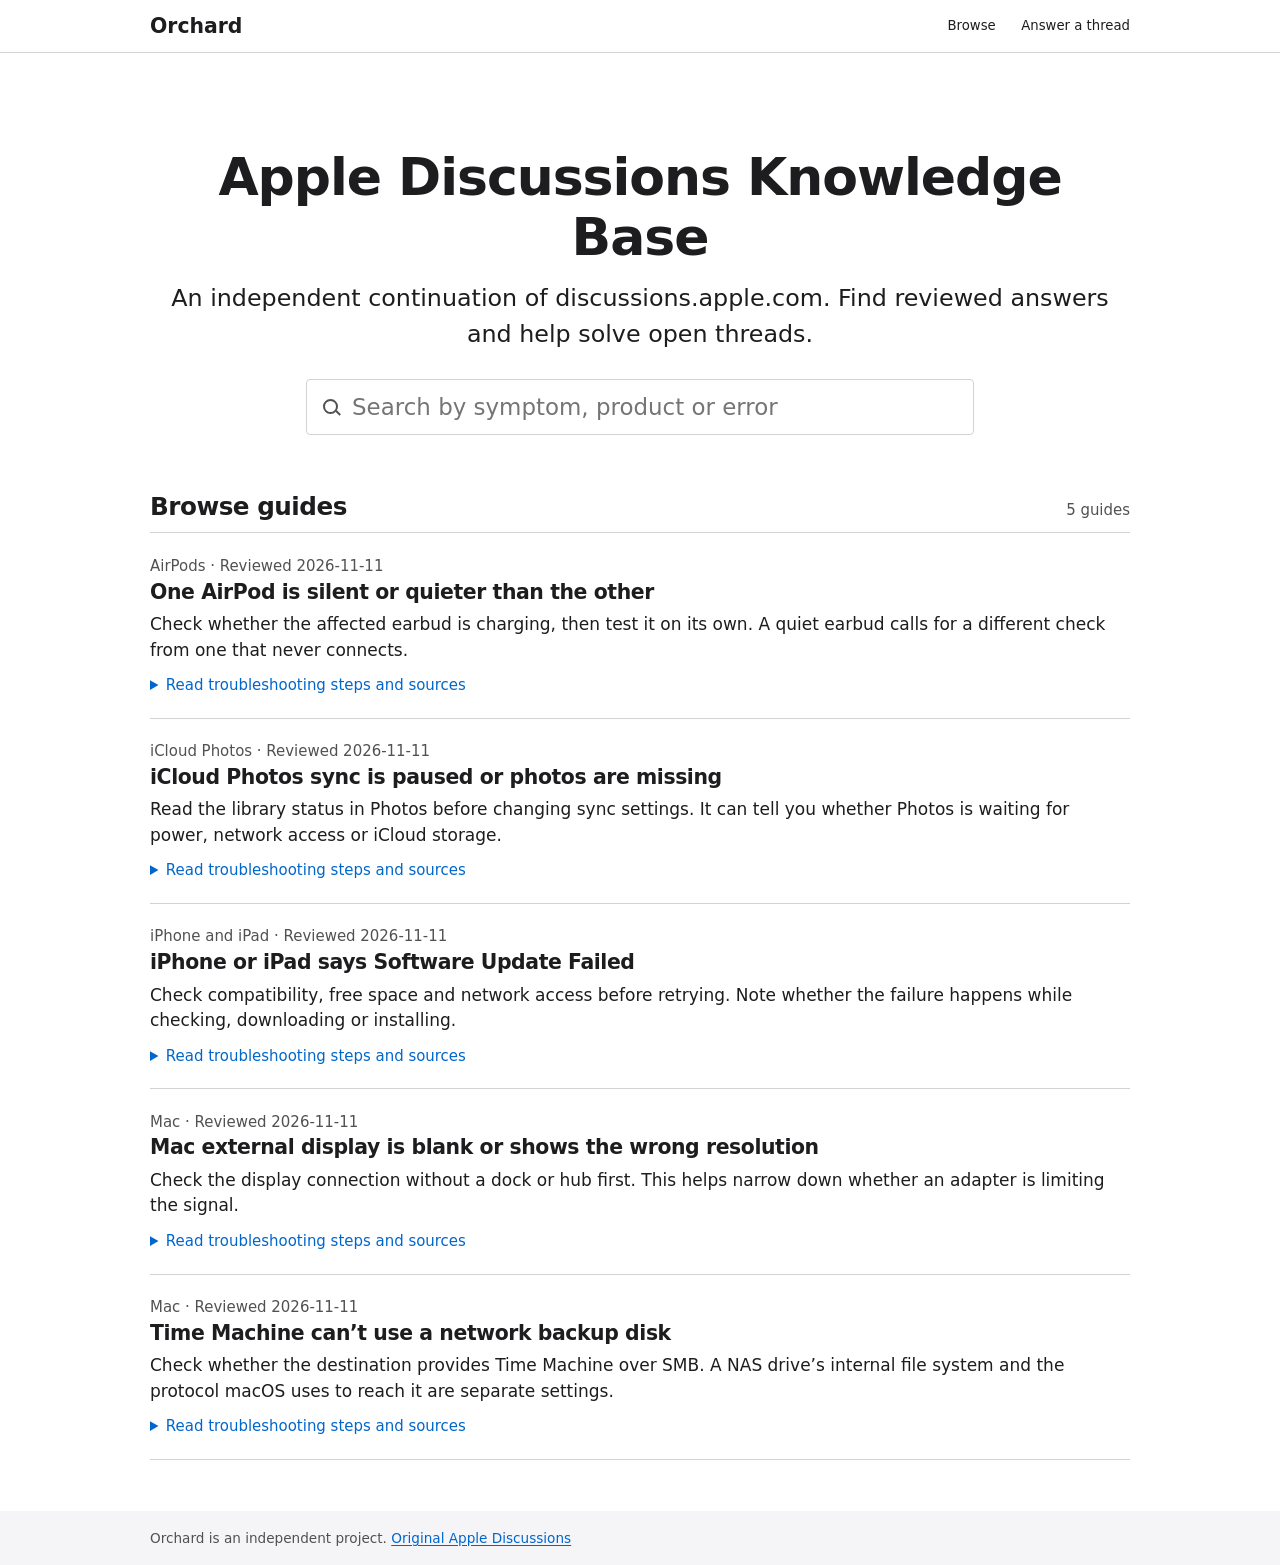
==== commit 983a429e: "Present Orchard as the Apple Discussions knowledge base" ====
--- a/docs/index.html
+++ b/docs/index.html
@@ -1,7 +1,7 @@
 <!doctype html>
 <html lang="en-GB"><head><meta charset="utf-8">
 <meta name="viewport" content="width=device-width, initial-scale=1">
-<title>Orchard · Apple troubleshooting</title><link rel="stylesheet" href="style.css">
+<title>Orchard · Apple Discussions Knowledge Base</title><link rel="stylesheet" href="style.css">
 <script src="search.js" defer></script></head>
 <body>
 <nav class="site-nav" aria-label="Site"><div class="site-nav-inner">
@@ -9,8 +9,8 @@
 <div class="nav-links"><a href="#browse">Browse</a><a href="contribute.html">Answer a thread</a></div>
 </div></nav>
 <main><header class="hero">
-<h1>Apple troubleshooting</h1>
-<p>Find reviewed answers from Apple Discussions.</p>
+<h1>Apple Discussions Knowledge Base</h1>
+<p>An independent continuation of discussions.apple.com. Find reviewed answers and help solve open threads.</p>
 <div class="search-panel">
 <label class="visually-hidden" for="query">Search by symptom, product or error</label>
 <input id="query" type="search" placeholder="Search by symptom, product or error" autocomplete="off">
